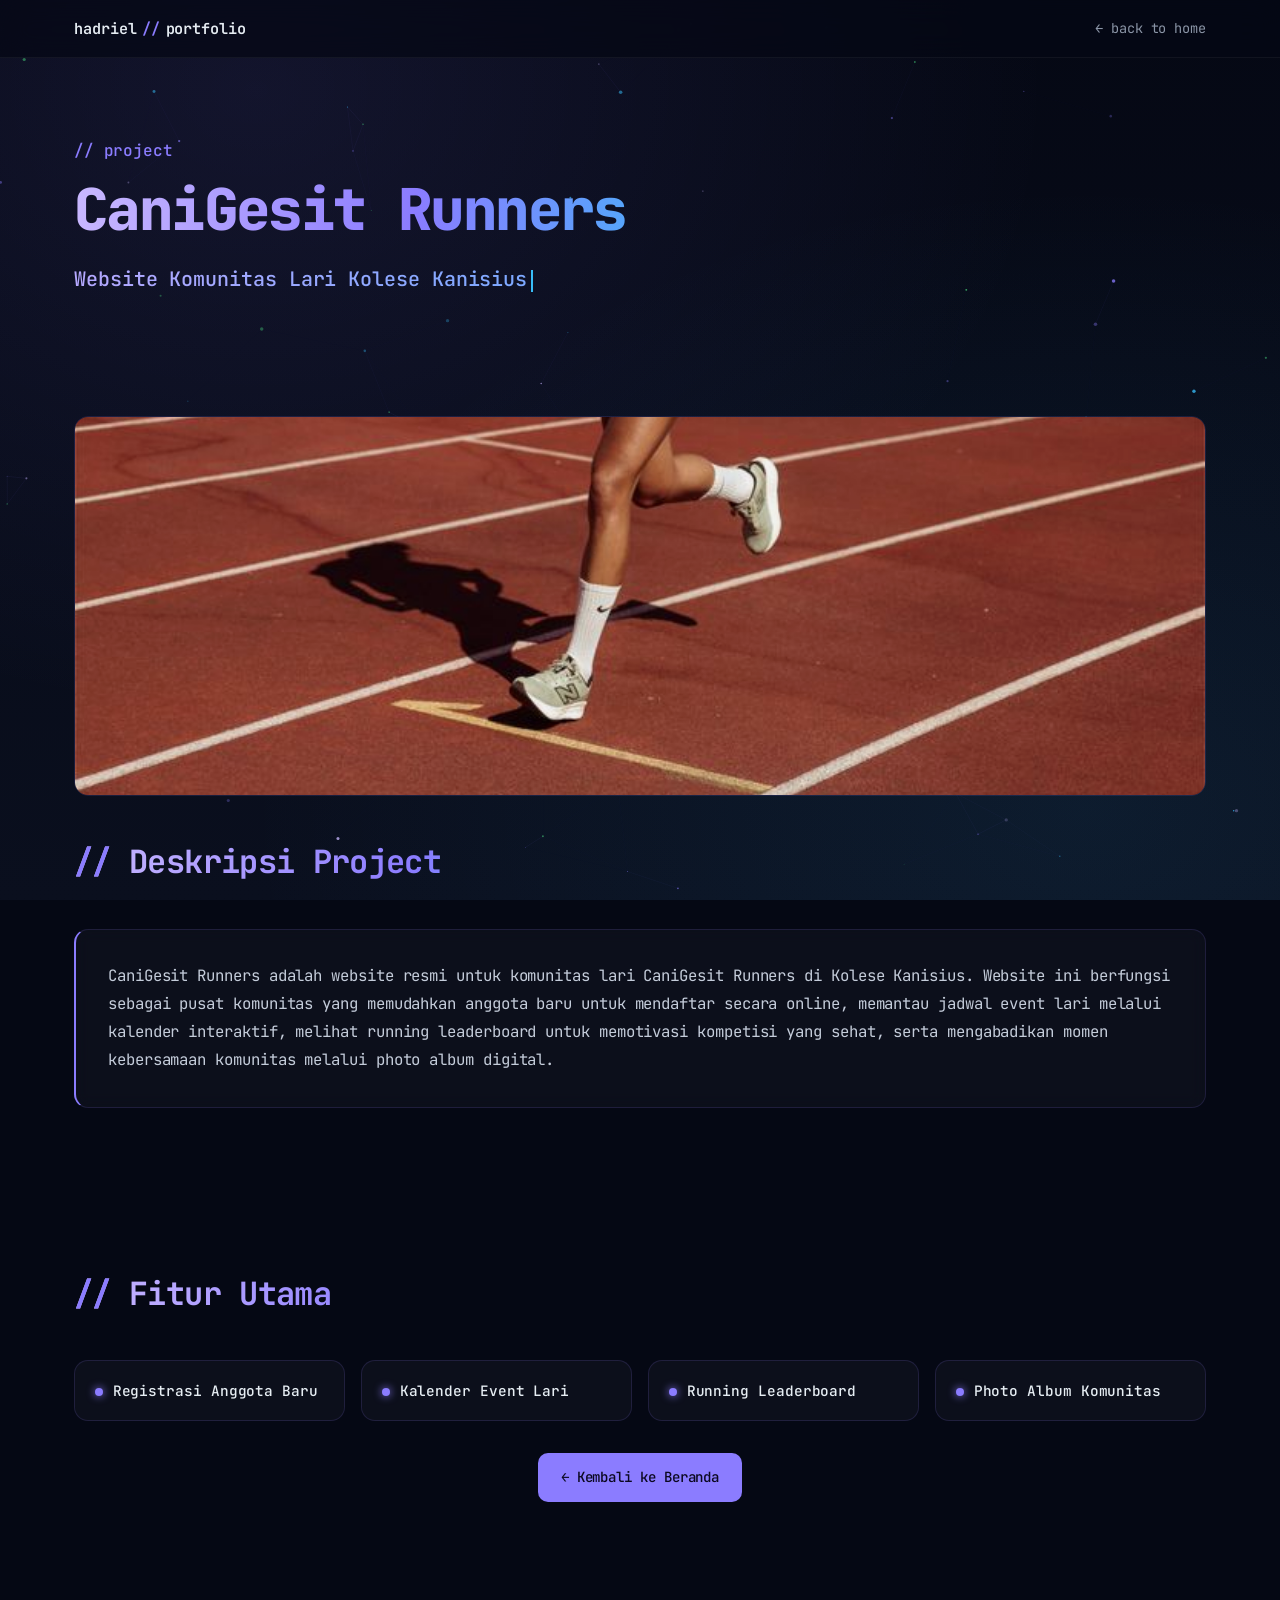
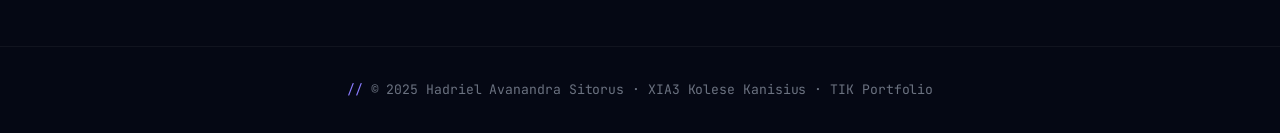
==== project1.html @ 2369eb49 "Add files via upload" ====
<!DOCTYPE html>
<html lang="id">
<head>
<meta charset="UTF-8" />
<meta name="viewport" content="width=device-width, initial-scale=1.0" />
<title>CaniGesit Runners | Portfolio Hadriel</title>
<link rel="preconnect" href="https://fonts.googleapis.com">
<link rel="preconnect" href="https://fonts.gstatic.com" crossorigin>
<link href="https://fonts.googleapis.com/css2?family=JetBrains+Mono:wght@400;500;600;700;800&display=swap" rel="stylesheet">
<link rel="stylesheet" href="style.css" />
</head>
<body>

<canvas id="particles" aria-hidden="true"></canvas>

<nav class="nav">
  <div class="nav-inner">
    <a href="index.html" class="brand">hadriel<span>//</span>portfolio</a>
    <a href="index.html" class="back-btn">← back to home</a>
  </div>
</nav>

<header class="hero" style="grid-template-columns:1fr; min-height:auto; padding-top:5rem; padding-bottom:1rem;">
  <div class="hero-content">
    <p class="hero-eyebrow">// project</p>
    <h1 class="smaller">CaniGesit Runners</h1>
    <p class="hero-tagline">Website Komunitas Lari Kolese Kanisius<span class="cursor"></span></p>
  </div>
</header>

<section>
  <img src="lari.jpg" alt="CaniGesit Runners" class="project-hero-img" loading="lazy" />
  <h2 class="section-title">Deskripsi Project</h2>
  <div class="card about-card">
    <p>CaniGesit Runners adalah website resmi untuk komunitas lari CaniGesit Runners di Kolese Kanisius. Website ini berfungsi sebagai pusat komunitas yang memudahkan anggota baru untuk mendaftar secara online, memantau jadwal event lari melalui kalender interaktif, melihat running leaderboard untuk memotivasi kompetisi yang sehat, serta mengabadikan momen kebersamaan komunitas melalui photo album digital.</p>
  </div>
</section>

<section>
  <h2 class="section-title">Fitur Utama</h2>
  <div class="features-grid">
    <div class="feature-chip"><span class="dot"></span><strong>Registrasi Anggota Baru</strong></div>
    <div class="feature-chip"><span class="dot"></span><strong>Kalender Event Lari</strong></div>
    <div class="feature-chip"><span class="dot"></span><strong>Running Leaderboard</strong></div>
    <div class="feature-chip"><span class="dot"></span><strong>Photo Album Komunitas</strong></div>
  </div>
  <div class="center mt-2">
    <a href="index.html" class="btn btn-primary">← Kembali ke Beranda</a>
  </div>
</section>

<footer>
  © 2025 Hadriel Avanandra Sitorus · XIA3 Kolese Kanisius · TIK Portfolio
</footer>

<script src="script.js"></script>
</body>
</html>
---- style.css ----
/* Portfolio Hadriel Avanandra — Lewis Hadden inspired */
:root {
  --bg: #050814;
  --bg-2: #0a0f1e;
  --surface: rgba(255,255,255,0.03);
  --surface-2: rgba(255,255,255,0.05);
  --surface-border: rgba(139,124,255,0.15);
  --text: #e6edf3;
  --muted: #8b95a7;
  --comment: #6b7280;
  --accent: #8b7cff;
  --accent-2: #38bdf8;
  --accent-3: #4ade80;
  --grad-text: linear-gradient(95deg, #c9b8ff 0%, #8b7cff 30%, #38bdf8 60%, #4ade80 100%);
  --grad-text-2: linear-gradient(95deg, #b5a8ff, #6ea8ff, #4ade80);
  --radius: 14px;
  --maxw: 1180px;
  --font-mono: 'JetBrains Mono', ui-monospace, 'SF Mono', Menlo, monospace;
  --font-sans: 'JetBrains Mono', ui-monospace, 'SF Mono', Menlo, monospace;
}

* { box-sizing: border-box; margin: 0; padding: 0; }
html { scroll-behavior: smooth; }
body {
  font-family: var(--font-mono);
  background: var(--bg);
  color: var(--text);
  line-height: 1.65;
  min-height: 100vh;
  overflow-x: hidden;
  font-size: 15px;
  letter-spacing: -0.005em;
}

/* Particle canvas background */
#particles {
  position: fixed; inset: 0;
  width: 100vw; height: 100vh;
  z-index: -2;
  pointer-events: none;
  background:
    radial-gradient(ellipse at 20% 10%, rgba(139,124,255,0.10), transparent 55%),
    radial-gradient(ellipse at 85% 90%, rgba(56,189,248,0.08), transparent 55%),
    linear-gradient(180deg, #050814 0%, #0a0f1e 100%);
}

/* Nav */
.nav {
  position: sticky; top: 0; z-index: 50;
  backdrop-filter: blur(14px);
  background: rgba(5,8,20,0.7);
  border-bottom: 1px solid rgba(255,255,255,0.05);
}
.nav-inner {
  max-width: var(--maxw); margin: 0 auto;
  display: flex; align-items: center; justify-content: space-between;
  padding: 1rem 1.5rem;
}
.brand { font-family: var(--font-mono); font-weight: 600; font-size: 0.95rem; color: var(--text); text-decoration: none; }
.brand span { color: var(--accent); margin: 0 .35rem; }
.nav-links { display: flex; gap: 1.75rem; list-style: none; flex-wrap: wrap; }
.nav-links a {
  color: var(--muted); text-decoration: none; font-weight: 400;
  font-size: 0.85rem; transition: color .2s;
}
.nav-links a:hover, .nav-links a.active { color: var(--text); }
.back-btn {
  color: var(--muted); text-decoration: none; font-weight: 400;
  font-size: 0.85rem; transition: color .2s;
}
.back-btn:hover { color: var(--text); }

/* Layout */
section { padding: 5rem 1.5rem; max-width: var(--maxw); margin: 0 auto; scroll-margin-top: 80px; }
.section-title {
  font-family: var(--font-mono);
  font-size: clamp(1.5rem, 2.6vw, 2rem);
  margin-bottom: 2.5rem; font-weight: 700;
  letter-spacing: -0.02em;
  background: var(--grad-text);
  -webkit-background-clip: text; background-clip: text;
  color: transparent;
}
.section-title::before {
  content: "// ";
  color: var(--accent);
  -webkit-text-fill-color: var(--accent);
}

/* Hero */
.hero {
  position: relative;
  min-height: 92vh;
  display: grid;
  grid-template-columns: 1.4fr 1fr;
  align-items: center;
  gap: 2rem;
  max-width: var(--maxw);
  margin: 0 auto;
  padding: 4rem 1.5rem 3rem;
  overflow: hidden;
}
.hero-content { position: relative; z-index: 1; }
.hero-eyebrow {
  font-family: var(--font-mono);
  color: var(--accent);
  font-size: 1rem;
  font-weight: 500;
  margin-bottom: 1rem;
  letter-spacing: -0.01em;
}
.hero h1 {
  font-family: var(--font-mono);
  font-size: clamp(2.4rem, 6.5vw, 5rem);
  font-weight: 800;
  letter-spacing: -0.045em;
  line-height: 1.02;
  background: var(--grad-text);
  -webkit-background-clip: text; background-clip: text;
  color: transparent;
  margin-bottom: 1.5rem;
}
.hero h1.smaller { font-size: clamp(2rem, 5vw, 3.6rem); }
.hero-tagline {
  font-family: var(--font-mono);
  font-size: clamp(1rem, 1.6vw, 1.25rem);
  font-weight: 500;
  margin-bottom: 1.5rem;
  background: var(--grad-text-2);
  -webkit-background-clip: text; background-clip: text;
  color: transparent;
}
.hero-tagline .cursor {
  display: inline-block;
  width: 2px; height: 1.1em;
  background: var(--accent-2);
  margin-left: 4px;
  vertical-align: text-bottom;
  animation: blink 1s steps(2) infinite;
}
@keyframes blink { 50% { opacity: 0; } }
.hero p.lead {
  color: var(--muted); font-size: 0.98rem; max-width: 540px;
  margin-bottom: 2rem; line-height: 1.7;
}
.hero-visual {
  position: relative;
  display: flex; align-items: center; justify-content: center;
  z-index: 1;
}
.hero-visual img {
  width: 100%; max-width: 460px; height: auto;
  animation: floaty 8s ease-in-out infinite;
  filter: drop-shadow(0 20px 60px rgba(139,124,255,0.35));
}
@keyframes floaty {
  0%, 100% { transform: translateY(0) rotate(0deg); }
  50% { transform: translateY(-18px) rotate(-2deg); }
}

.cta-group { display: flex; gap: 1rem; flex-wrap: wrap; }
.btn {
  display: inline-block; padding: .8rem 1.4rem;
  border-radius: 10px; font-weight: 500; text-decoration: none;
  transition: transform .2s, box-shadow .2s, background .2s, color .2s;
  font-size: 0.88rem; cursor: pointer; border: none;
  font-family: var(--font-mono);
}
.btn-primary {
  background: var(--accent); color: #0b0820;
}
.btn-primary:hover { transform: translateY(-2px); box-shadow: 0 10px 30px rgba(139,124,255,0.45); }
.btn-outline {
  background: transparent; color: var(--text);
  border: 1px solid rgba(255,255,255,0.15);
}
.btn-outline:hover { border-color: var(--accent); color: var(--accent); }

/* Cards */
.card {
  background: var(--surface);
  backdrop-filter: blur(8px);
  border: 1px solid var(--surface-border);
  border-radius: var(--radius);
  padding: 2rem;
}

/* Biodata */
.biodata-grid {
  display: grid;
  grid-template-columns: 260px 1fr;
  gap: 2.5rem; align-items: center;
}
.photo-frame {
  width: 100%;
  aspect-ratio: 3/4;
  border-radius: var(--radius);
  overflow: hidden;
  border: 1px solid var(--surface-border);
  background: var(--surface-2);
  box-shadow: 0 20px 60px rgba(139,124,255,0.2);
}
.photo-frame img { width: 100%; height: 100%; object-fit: cover; display: block; }
.biodata-list { list-style: none; display: grid; gap: 1rem; }
.biodata-list li {
  padding-bottom: .8rem; border-bottom: 1px solid rgba(255,255,255,0.05);
  font-size: 0.92rem;
}
.biodata-list .label {
  color: var(--accent); font-weight: 500;
  display: inline-block; min-width: 150px;
}

/* About */
.about-card {
  border-left: 2px solid var(--accent);
  font-size: 0.98rem; color: #c4ccda;
  line-height: 1.8;
}
.about-card p + p { margin-top: 1rem; }

/* Table */
.table-wrap { overflow-x: auto; border-radius: var(--radius); border: 1px solid var(--surface-border); }
table {
  width: 100%; border-collapse: collapse;
  background: var(--surface);
  min-width: 480px;
  font-family: var(--font-mono);
  font-size: 0.9rem;
}
th, td { padding: 1rem 1.25rem; text-align: left; }
thead { background: rgba(139,124,255,0.08); }
th { color: var(--accent); font-weight: 600; font-size: 0.78rem; letter-spacing: .08em; text-transform: uppercase; }
tbody tr { border-top: 1px solid rgba(255,255,255,0.04); transition: background .2s; }
tbody tr:hover { background: rgba(139,124,255,0.05); }
.badge {
  font-family: var(--font-mono);
  display: inline-block; padding: .2rem .65rem;
  border-radius: 999px; font-weight: 500; font-size: .8rem;
}
.badge.high {
  background: rgba(74,222,128,0.12); color: var(--accent-3);
  border: 1px solid rgba(74,222,128,0.25);
}
.badge.mid {
  background: rgba(56,189,248,0.12); color: var(--accent-2);
  border: 1px solid rgba(56,189,248,0.25);
}

/* Project cards — Lewis Hadden style */
.projects-grid {
  display: grid;
  grid-template-columns: repeat(2, 1fr);
  gap: 1.5rem;
}
.project-card {
  position: relative;
  display: flex; flex-direction: column;
  padding: 0;
  overflow: hidden;
  transition: transform .35s, border-color .35s;
  text-decoration: none;
  color: inherit;
}
.project-card:hover {
  transform: translateY(-6px);
  border-color: rgba(139,124,255,0.4);
}
.project-thumb {
  position: relative;
  width: 100%;
  aspect-ratio: 16/10;
  background: linear-gradient(135deg, #1a1530, #0a0f1e);
  overflow: hidden;
  border-bottom: 1px solid var(--surface-border);
}
.project-thumb img {
  width: 100%; height: 100%;
  object-fit: cover;
  transition: transform .6s ease;
  opacity: 0.92;
}
.project-card:hover .project-thumb img { transform: scale(1.04); opacity: 1; }
.project-body { padding: 1.75rem 1.75rem 1.5rem; flex: 1; display: flex; flex-direction: column; }
.project-head {
  display: flex; align-items: flex-start; justify-content: space-between;
  gap: 1rem; margin-bottom: .9rem;
}
.project-card h3 {
  font-family: var(--font-mono);
  color: var(--text);
  font-size: 1.35rem;
  font-weight: 700;
  letter-spacing: -0.02em;
}
.year-badge {
  font-family: var(--font-mono);
  font-size: 0.72rem;
  padding: .3rem .65rem;
  border-radius: 6px;
  background: rgba(139,124,255,0.12);
  color: var(--accent);
  border: 1px solid rgba(139,124,255,0.25);
  font-weight: 500;
  white-space: nowrap;
  flex-shrink: 0;
}
.project-card p {
  color: var(--muted); flex: 1; font-size: 0.9rem;
  margin-bottom: 1.5rem; line-height: 1.65;
}
.project-foot {
  display: flex; align-items: center; justify-content: space-between;
  gap: 1rem; flex-wrap: wrap;
}
.tag-row { display: flex; gap: .5rem; flex-wrap: wrap; }
.tag {
  font-family: var(--font-mono);
  font-size: 0.72rem;
  padding: .3rem .65rem;
  border-radius: 6px;
  background: rgba(255,255,255,0.04);
  border: 1px solid rgba(255,255,255,0.08);
  color: var(--muted);
  display: inline-flex; align-items: center; gap: .35rem;
}
.tag::before {
  content: ""; width: 6px; height: 6px; border-radius: 50%;
  background: var(--accent);
}
.tag.html::before { background: #e85d3a; }
.tag.css::before { background: #38bdf8; }
.tag.js::before { background: #f7df1e; }
.view-link {
  font-family: var(--font-mono);
  font-size: 0.85rem;
  color: var(--text);
  text-decoration: none;
  transition: color .2s, transform .2s;
  display: inline-flex; align-items: center; gap: .4rem;
}
.view-link:hover { color: var(--accent); }
.view-link .arrow { transition: transform .25s; }
.view-link:hover .arrow { transform: translate(2px, -2px); }

/* Features */
.features-grid {
  display: grid; gap: 1rem;
  grid-template-columns: repeat(auto-fit, minmax(220px, 1fr));
}
.feature-chip {
  background: var(--surface);
  border: 1px solid var(--surface-border);
  border-radius: var(--radius);
  padding: 1.1rem 1.25rem;
  transition: all .25s;
  font-size: 0.9rem;
}
.feature-chip:hover {
  border-color: rgba(139,124,255,0.4);
  transform: translateY(-2px);
}
.feature-chip .dot {
  display: inline-block; width: 8px; height: 8px;
  border-radius: 50%; background: var(--accent);
  margin-right: .6rem;
  box-shadow: 0 0 8px var(--accent);
}
.feature-chip strong { color: var(--text); font-weight: 500; }

/* Project page hero image */
.project-hero-img {
  width: 100%; max-height: 380px; object-fit: cover;
  border-radius: var(--radius); margin-bottom: 2rem;
  border: 1px solid var(--surface-border);
  opacity: 0.95;
}

.center { text-align: center; }
.mt-2 { margin-top: 2rem; }

/* Footer */
footer {
  margin-top: 4rem;
  padding: 2rem 1.5rem;
  text-align: center;
  color: var(--comment);
  font-size: 0.82rem;
  font-family: var(--font-mono);
  border-top: 1px solid rgba(255,255,255,0.05);
}
footer::before { content: "// "; color: var(--accent); }

/* Responsive */
@media (max-width: 900px) {
  .hero { grid-template-columns: 1fr; min-height: auto; padding-top: 3rem; }
  .hero-visual { order: -1; }
  .hero-visual img { max-width: 260px; }
  .projects-grid { grid-template-columns: 1fr; }
}
@media (max-width: 800px) {
  .nav-links { gap: 1rem; }
  .nav-links a { font-size: 0.8rem; }
  .biodata-grid { grid-template-columns: 1fr; }
  section { padding: 3.5rem 1.25rem; }
  .biodata-list .label { display: block; min-width: 0; margin-bottom: .2rem; }
}
@media (max-width: 540px) {
  .nav-inner { flex-direction: column; gap: .75rem; padding: .9rem 1rem; }
}

@media (prefers-reduced-motion: reduce) {
  *, *::before, *::after { animation: none !important; transition: none !important; }
}
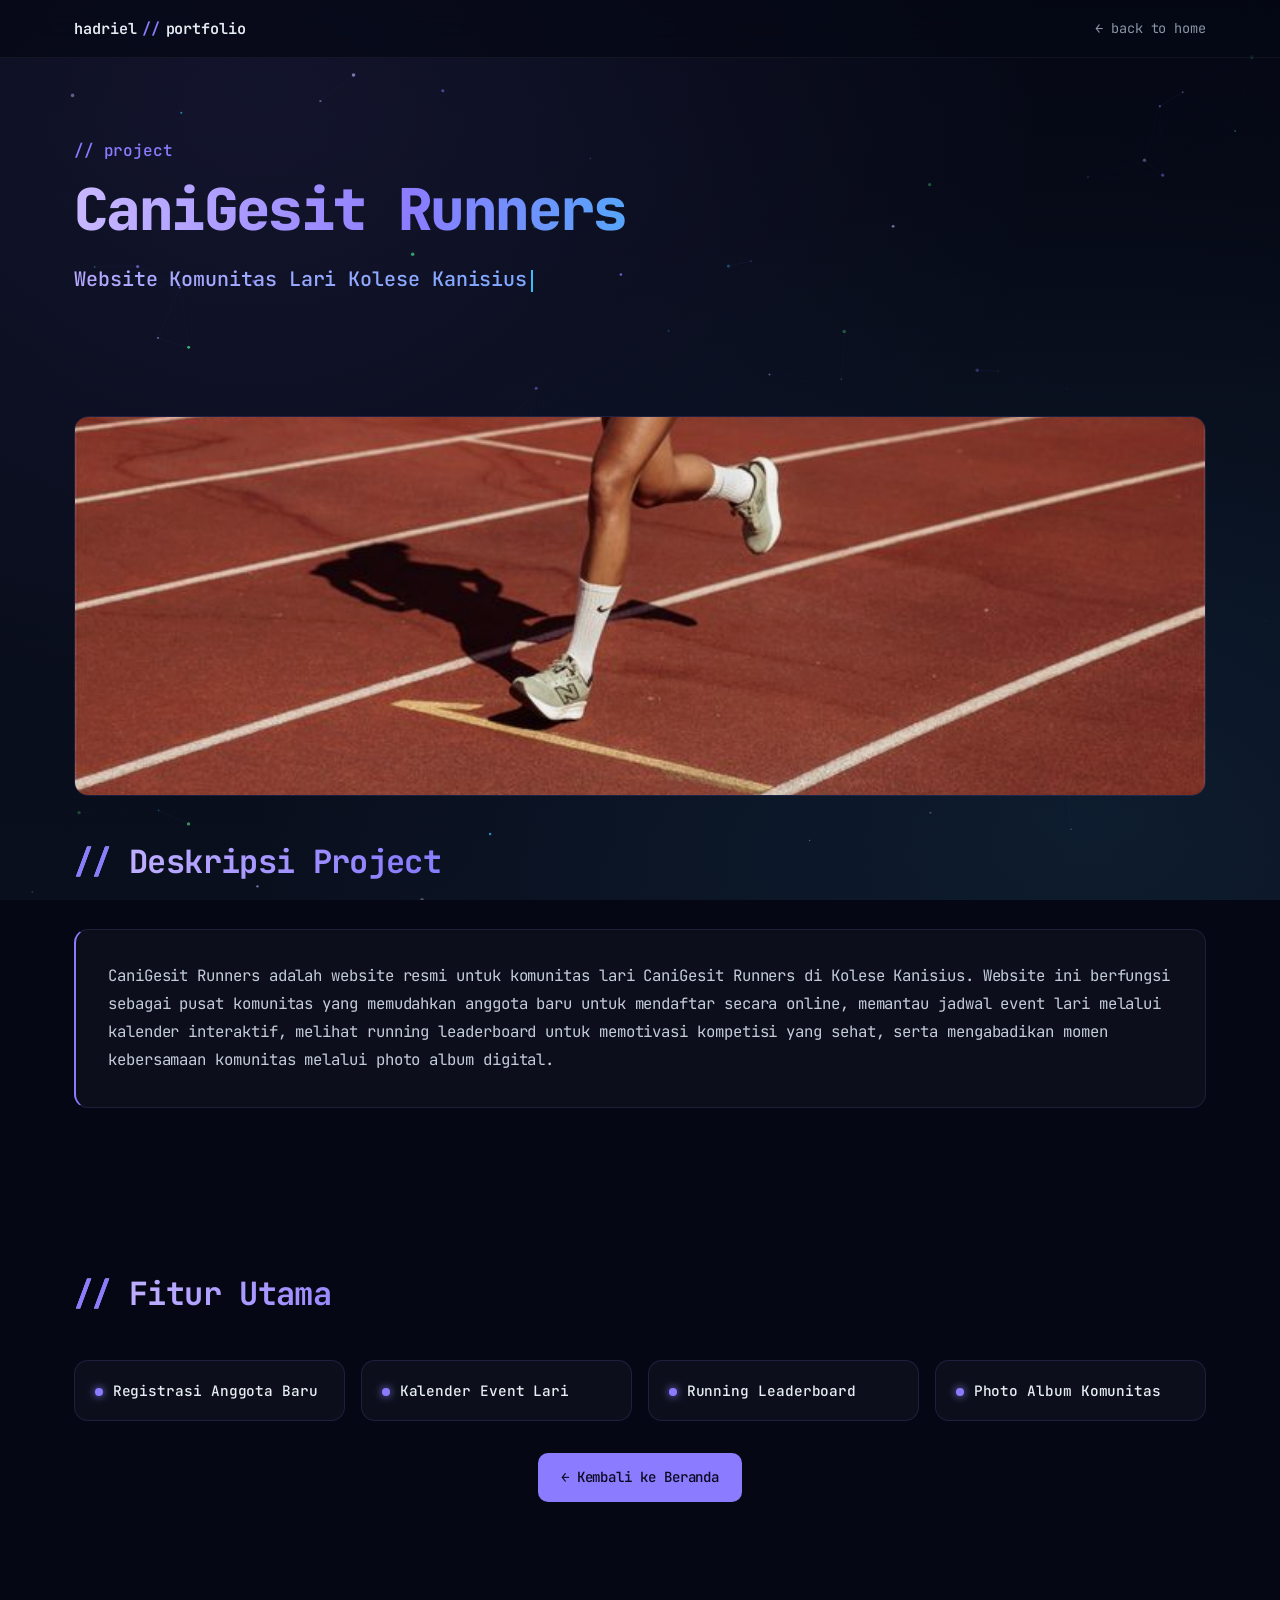
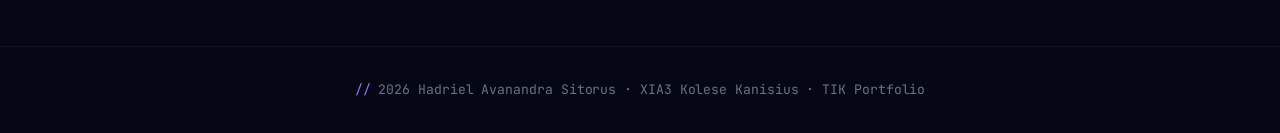
==== commit 75f54b6f: "Update project1.html" ====
--- a/project1.html
+++ b/project1.html
@@ -50,7 +50,7 @@
 </section>
 
 <footer>
-  © 2025 Hadriel Avanandra Sitorus · XIA3 Kolese Kanisius · TIK Portfolio
+  2026 Hadriel Avanandra Sitorus · XIA3 Kolese Kanisius · TIK Portfolio
 </footer>
 
 <script src="script.js"></script>
